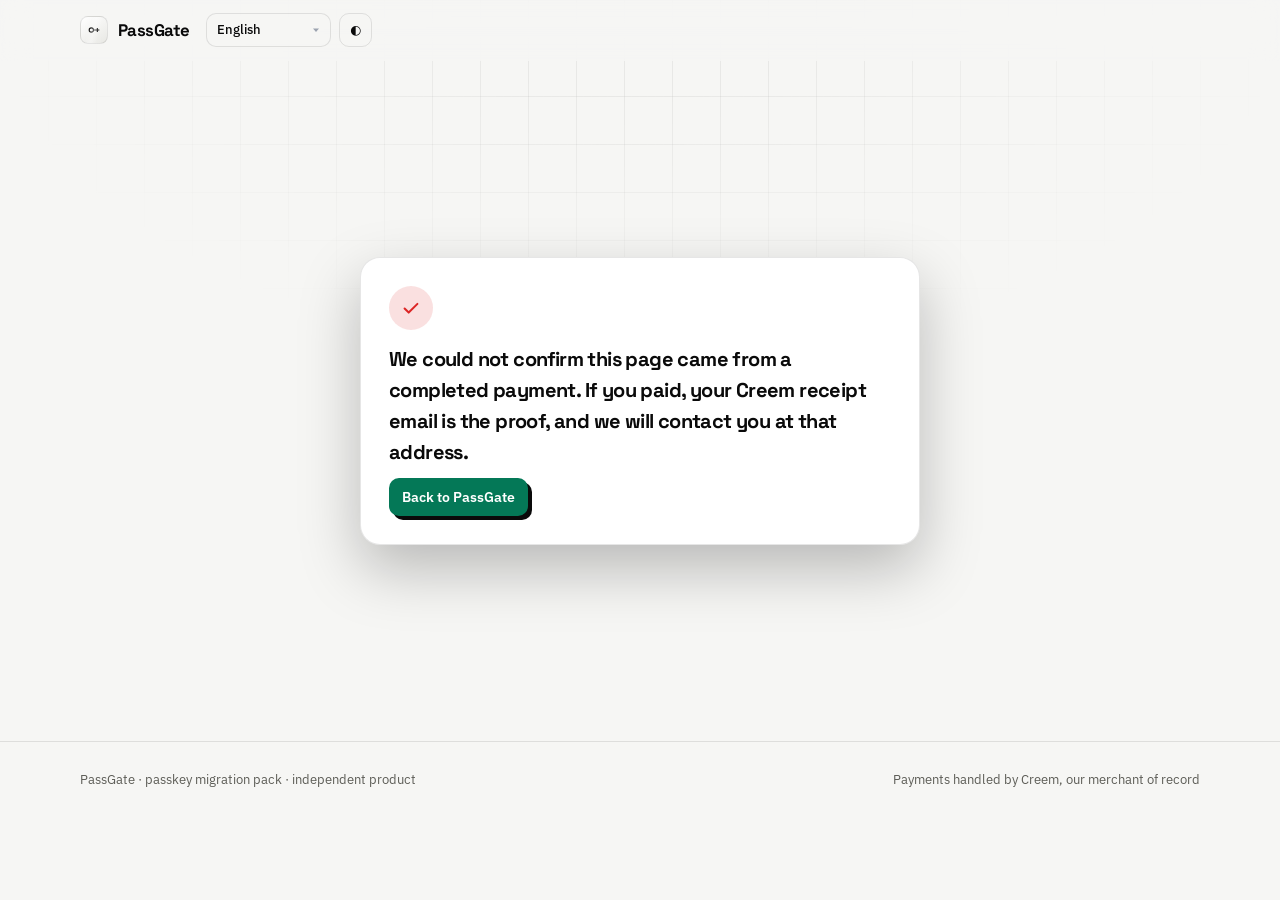
==== success.html @ b313c104 "feat: server-side interest form (D1, validation, rate limit, anti-bot), Creem checkout/webhook/succe" ====
<!doctype html>
<html lang="en" data-theme="dark">
<head>
<meta charset="utf-8">
<meta name="viewport" content="width=device-width,initial-scale=1">
<meta name="color-scheme" content="dark light">
<meta name="robots" content="noindex, nofollow">
<meta name="referrer" content="no-referrer">
<title data-i18n-title="ok.title">Payment received · PassGate</title>
<link rel="icon" href="data:image/svg+xml,%3Csvg xmlns='http://www.w3.org/2000/svg' viewBox='0 0 32 32'%3E%3Crect width='32' height='32' rx='8' fill='%2307080a'/%3E%3Ccircle cx='12' cy='16' r='4' fill='none' stroke='%2334d399' stroke-width='2'/%3E%3Cpath d='M16 16h10m-3-3v6' fill='none' stroke='%2334d399' stroke-width='2'/%3E%3C/svg%3E">
<link rel="preload" href="/fonts/SpaceGrotesk-latin-ecea81.woff2" as="font" type="font/woff2" crossorigin>
<link rel="preload" href="/fonts/IBMPlexSans-latin-a68a20.woff2" as="font" type="font/woff2" crossorigin>
<link rel="stylesheet" href="/styles.css?v=__V__">
<script>
(function(){var d=document.documentElement,S=["zh-CN","zh-TW","en","ja","ko","ms","vi","fr","es","de"],l=null,i;
try{var t=localStorage.getItem("passgate-theme");d.dataset.theme=t||(matchMedia("(prefers-color-scheme: light)").matches?"light":"dark")}catch(e){}
l=(location.pathname.match(/^\/success\/([A-Za-z-]{2,5})/)||[])[1]||null;if(S.indexOf(l)<0){l=null;try{l=localStorage.getItem("passgate-lang")}catch(e){}}if(S.indexOf(l)<0){l=null;try{l=localStorage.getItem("passgate-lang")}catch(e){}if(S.indexOf(l)<0)l=null}
if(!l){var n=(navigator.languages||[]).concat(navigator.language||"");for(i=0;i<n.length&&!l;i++){var x=String(n[i]).toLowerCase(),b=x.split("-")[0];
if(b==="zh")l=/hant|tw|hk|mo/.test(x)?"zh-TW":"zh-CN";else if(S.indexOf(b)>=0)l=b}}
if(!l){var z="";try{z=Intl.DateTimeFormat().resolvedOptions().timeZone||""}catch(e){}
var R=[[/Taipei|Hong_Kong|Macau/,"zh-TW"],[/Shanghai|Chongqing|Harbin|Urumqi/,"zh-CN"],[/Tokyo/,"ja"],[/Seoul/,"ko"],[/Kuala_Lumpur|Kuching/,"ms"],[/Ho_Chi_Minh|Saigon/,"vi"],[/Paris/,"fr"],[/Madrid|Mexico_City|Bogota|Buenos_Aires|Lima|Santiago/,"es"],[/Berlin|Vienna|Zurich/,"de"]];
for(i=0;i<R.length&&!l;i++)if(R[i][0].test(z))l=R[i][1]}
l=l||"en";window.__pgLang=l;d.lang=l;
if(l!=="en"){d.classList.add("i18n-wait");setTimeout(function(){d.classList.remove("i18n-wait")},1500);
var p=document.createElement("link");p.rel="preload";p.as="fetch";p.crossOrigin="anonymous";p.href="/i18n/"+l+".json?v=__V__";document.head.appendChild(p)}})();
</script>
<script defer src="https://static.cloudflareinsights.com/beacon.min.js" data-cf-beacon='{"token":"c199a50511f14c24aec30ae51fb80273"}'></script><script defer src="https://stats.incidental.site/events.js" data-site="passgate"></script>
</head>
<body>
<a class="skip" href="#main" data-i18n="skip">Skip to content</a>
<header class="nav">
  <div class="wrap nav-inner">
    <a class="brand" href="/">
      <span class="brand-mark" aria-hidden="true"><svg viewBox="0 0 24 24" fill="none" stroke="currentColor" stroke-width="1.7"><circle cx="8" cy="12" r="3.2"/><path d="M11 12h9m-3-3v6"/></svg></span>
      <span data-i18n="brand">PassGate</span>
    </a>
    <div class="nav-tools">
      <label class="visually-hidden" for="lang-select" data-i18n="lang.label">Language</label>
      <select id="lang-select" class="chip" aria-label="Language"></select>
      <button type="button" class="chip" id="theme-toggle" data-i18n-aria="theme.toggle" aria-label="Theme">◐</button>
    </div>
  </div>
</header>
<main id="main" class="wrap ok-wrap">
  <section class="ok-card" data-ok data-state="pending" aria-live="polite">
    <span class="ok-mark" aria-hidden="true"><svg width="22" height="22" viewBox="0 0 24 24" fill="none" stroke="currentColor" stroke-width="2.2" stroke-linecap="round" stroke-linejoin="round"><path d="M5 12.5l4.5 4.5L19 7.5"/></svg></span>
    <h1 data-ok-title data-i18n="ok.pending">Confirming your payment…</h1>
    <p data-ok-body hidden data-i18n="ok.body">Thank you. Creem, our merchant of record, is emailing your receipt now.</p>
    <dl class="ok-meta" data-ok-meta hidden>
      <dt data-i18n="ok.plan">Plan</dt><dd data-ok-plan></dd>
      <dt data-i18n="ok.ref">Reference</dt><dd data-ok-ref></dd>
    </dl>
    <p class="ok-test" data-ok-test hidden data-i18n="ok.test">Test mode: this was a sandbox payment. No real money moved.</p>
    <a class="btn btn-primary" href="/" data-i18n="ok.back">Back to PassGate</a>
  </section>
</main>
<footer class="footer">
  <div class="wrap footer-inner">
    <span data-i18n="footer.tag">PassGate · passkey migration pack · independent product</span>
    <span data-i18n="live.footer">Payments handled by Creem, our merchant of record</span>
  </div>
</footer>
<script src="/app.js?v=__V__" defer></script>
</body>
</html>
---- styles.css ----
/* vietnamese */
@font-face {
  font-family: 'IBM Plex Mono';
  font-style: normal;
  font-weight: 400;
  font-display: swap;
  src: url(/fonts/IBMPlexMono-vietnamese-d41ec0.woff2) format('woff2');
  unicode-range: U+0102-0103, U+0110-0111, U+0128-0129, U+0168-0169, U+01A0-01A1, U+01AF-01B0, U+0300-0301, U+0303-0304, U+0308-0309, U+0323, U+0329, U+1EA0-1EF9, U+20AB;
}
/* latin-ext */
@font-face {
  font-family: 'IBM Plex Mono';
  font-style: normal;
  font-weight: 400;
  font-display: swap;
  src: url(/fonts/IBMPlexMono-latin-ext-7f25d9.woff2) format('woff2');
  unicode-range: U+0100-02BA, U+02BD-02C5, U+02C7-02CC, U+02CE-02D7, U+02DD-02FF, U+0304, U+0308, U+0329, U+1D00-1DBF, U+1E00-1E9F, U+1EF2-1EFF, U+2020, U+20A0-20AB, U+20AD-20C4, U+2113, U+2C60-2C7F, U+A720-A7FF;
}
/* latin */
@font-face {
  font-family: 'IBM Plex Mono';
  font-style: normal;
  font-weight: 400;
  font-display: swap;
  src: url(/fonts/IBMPlexMono-latin-d196e8.woff2) format('woff2');
  unicode-range: U+0000-00FF, U+0131, U+0152-0153, U+02BB-02BC, U+02C6, U+02DA, U+02DC, U+0304, U+0308, U+0329, U+2000-206F, U+20AC, U+2122, U+2191, U+2193, U+2212, U+2215, U+FEFF, U+FFFD;
}
/* vietnamese */
@font-face {
  font-family: 'IBM Plex Mono';
  font-style: normal;
  font-weight: 500;
  font-display: swap;
  src: url(/fonts/IBMPlexMono-vietnamese-0bd1c2.woff2) format('woff2');
  unicode-range: U+0102-0103, U+0110-0111, U+0128-0129, U+0168-0169, U+01A0-01A1, U+01AF-01B0, U+0300-0301, U+0303-0304, U+0308-0309, U+0323, U+0329, U+1EA0-1EF9, U+20AB;
}
/* latin-ext */
@font-face {
  font-family: 'IBM Plex Mono';
  font-style: normal;
  font-weight: 500;
  font-display: swap;
  src: url(/fonts/IBMPlexMono-latin-ext-b42080.woff2) format('woff2');
  unicode-range: U+0100-02BA, U+02BD-02C5, U+02C7-02CC, U+02CE-02D7, U+02DD-02FF, U+0304, U+0308, U+0329, U+1D00-1DBF, U+1E00-1E9F, U+1EF2-1EFF, U+2020, U+20A0-20AB, U+20AD-20C4, U+2113, U+2C60-2C7F, U+A720-A7FF;
}
/* latin */
@font-face {
  font-family: 'IBM Plex Mono';
  font-style: normal;
  font-weight: 500;
  font-display: swap;
  src: url(/fonts/IBMPlexMono-latin-a7544c.woff2) format('woff2');
  unicode-range: U+0000-00FF, U+0131, U+0152-0153, U+02BB-02BC, U+02C6, U+02DA, U+02DC, U+0304, U+0308, U+0329, U+2000-206F, U+20AC, U+2122, U+2191, U+2193, U+2212, U+2215, U+FEFF, U+FFFD;
}
/* vietnamese */
@font-face {
  font-family: 'IBM Plex Sans';
  font-style: normal;
  font-weight: 400;
  font-stretch: 100%;
  font-display: swap;
  src: url(/fonts/IBMPlexSans-vietnamese-c83384.woff2) format('woff2');
  unicode-range: U+0102-0103, U+0110-0111, U+0128-0129, U+0168-0169, U+01A0-01A1, U+01AF-01B0, U+0300-0301, U+0303-0304, U+0308-0309, U+0323, U+0329, U+1EA0-1EF9, U+20AB;
}
/* latin-ext */
@font-face {
  font-family: 'IBM Plex Sans';
  font-style: normal;
  font-weight: 400;
  font-stretch: 100%;
  font-display: swap;
  src: url(/fonts/IBMPlexSans-latin-ext-71c30c.woff2) format('woff2');
  unicode-range: U+0100-02BA, U+02BD-02C5, U+02C7-02CC, U+02CE-02D7, U+02DD-02FF, U+0304, U+0308, U+0329, U+1D00-1DBF, U+1E00-1E9F, U+1EF2-1EFF, U+2020, U+20A0-20AB, U+20AD-20C4, U+2113, U+2C60-2C7F, U+A720-A7FF;
}
/* latin */
@font-face {
  font-family: 'IBM Plex Sans';
  font-style: normal;
  font-weight: 400;
  font-stretch: 100%;
  font-display: swap;
  src: url(/fonts/IBMPlexSans-latin-a68a20.woff2) format('woff2');
  unicode-range: U+0000-00FF, U+0131, U+0152-0153, U+02BB-02BC, U+02C6, U+02DA, U+02DC, U+0304, U+0308, U+0329, U+2000-206F, U+20AC, U+2122, U+2191, U+2193, U+2212, U+2215, U+FEFF, U+FFFD;
}
/* vietnamese */
@font-face {
  font-family: 'IBM Plex Sans';
  font-style: normal;
  font-weight: 500;
  font-stretch: 100%;
  font-display: swap;
  src: url(/fonts/IBMPlexSans-vietnamese-c83384.woff2) format('woff2');
  unicode-range: U+0102-0103, U+0110-0111, U+0128-0129, U+0168-0169, U+01A0-01A1, U+01AF-01B0, U+0300-0301, U+0303-0304, U+0308-0309, U+0323, U+0329, U+1EA0-1EF9, U+20AB;
}
/* latin-ext */
@font-face {
  font-family: 'IBM Plex Sans';
  font-style: normal;
  font-weight: 500;
  font-stretch: 100%;
  font-display: swap;
  src: url(/fonts/IBMPlexSans-latin-ext-71c30c.woff2) format('woff2');
  unicode-range: U+0100-02BA, U+02BD-02C5, U+02C7-02CC, U+02CE-02D7, U+02DD-02FF, U+0304, U+0308, U+0329, U+1D00-1DBF, U+1E00-1E9F, U+1EF2-1EFF, U+2020, U+20A0-20AB, U+20AD-20C4, U+2113, U+2C60-2C7F, U+A720-A7FF;
}
/* latin */
@font-face {
  font-family: 'IBM Plex Sans';
  font-style: normal;
  font-weight: 500;
  font-stretch: 100%;
  font-display: swap;
  src: url(/fonts/IBMPlexSans-latin-a68a20.woff2) format('woff2');
  unicode-range: U+0000-00FF, U+0131, U+0152-0153, U+02BB-02BC, U+02C6, U+02DA, U+02DC, U+0304, U+0308, U+0329, U+2000-206F, U+20AC, U+2122, U+2191, U+2193, U+2212, U+2215, U+FEFF, U+FFFD;
}
/* vietnamese */
@font-face {
  font-family: 'IBM Plex Sans';
  font-style: normal;
  font-weight: 600;
  font-stretch: 100%;
  font-display: swap;
  src: url(/fonts/IBMPlexSans-vietnamese-c83384.woff2) format('woff2');
  unicode-range: U+0102-0103, U+0110-0111, U+0128-0129, U+0168-0169, U+01A0-01A1, U+01AF-01B0, U+0300-0301, U+0303-0304, U+0308-0309, U+0323, U+0329, U+1EA0-1EF9, U+20AB;
}
/* latin-ext */
@font-face {
  font-family: 'IBM Plex Sans';
  font-style: normal;
  font-weight: 600;
  font-stretch: 100%;
  font-display: swap;
  src: url(/fonts/IBMPlexSans-latin-ext-71c30c.woff2) format('woff2');
  unicode-range: U+0100-02BA, U+02BD-02C5, U+02C7-02CC, U+02CE-02D7, U+02DD-02FF, U+0304, U+0308, U+0329, U+1D00-1DBF, U+1E00-1E9F, U+1EF2-1EFF, U+2020, U+20A0-20AB, U+20AD-20C4, U+2113, U+2C60-2C7F, U+A720-A7FF;
}
/* latin */
@font-face {
  font-family: 'IBM Plex Sans';
  font-style: normal;
  font-weight: 600;
  font-stretch: 100%;
  font-display: swap;
  src: url(/fonts/IBMPlexSans-latin-a68a20.woff2) format('woff2');
  unicode-range: U+0000-00FF, U+0131, U+0152-0153, U+02BB-02BC, U+02C6, U+02DA, U+02DC, U+0304, U+0308, U+0329, U+2000-206F, U+20AC, U+2122, U+2191, U+2193, U+2212, U+2215, U+FEFF, U+FFFD;
}
/* vietnamese */
@font-face {
  font-family: 'Space Grotesk';
  font-style: normal;
  font-weight: 500;
  font-display: swap;
  src: url(/fonts/SpaceGrotesk-vietnamese-7c5c58.woff2) format('woff2');
  unicode-range: U+0102-0103, U+0110-0111, U+0128-0129, U+0168-0169, U+01A0-01A1, U+01AF-01B0, U+0300-0301, U+0303-0304, U+0308-0309, U+0323, U+0329, U+1EA0-1EF9, U+20AB;
}
/* latin-ext */
@font-face {
  font-family: 'Space Grotesk';
  font-style: normal;
  font-weight: 500;
  font-display: swap;
  src: url(/fonts/SpaceGrotesk-latin-ext-611be2.woff2) format('woff2');
  unicode-range: U+0100-02BA, U+02BD-02C5, U+02C7-02CC, U+02CE-02D7, U+02DD-02FF, U+0304, U+0308, U+0329, U+1D00-1DBF, U+1E00-1E9F, U+1EF2-1EFF, U+2020, U+20A0-20AB, U+20AD-20C4, U+2113, U+2C60-2C7F, U+A720-A7FF;
}
/* latin */
@font-face {
  font-family: 'Space Grotesk';
  font-style: normal;
  font-weight: 500;
  font-display: swap;
  src: url(/fonts/SpaceGrotesk-latin-ecea81.woff2) format('woff2');
  unicode-range: U+0000-00FF, U+0131, U+0152-0153, U+02BB-02BC, U+02C6, U+02DA, U+02DC, U+0304, U+0308, U+0329, U+2000-206F, U+20AC, U+2122, U+2191, U+2193, U+2212, U+2215, U+FEFF, U+FFFD;
}
/* vietnamese */
@font-face {
  font-family: 'Space Grotesk';
  font-style: normal;
  font-weight: 600;
  font-display: swap;
  src: url(/fonts/SpaceGrotesk-vietnamese-7c5c58.woff2) format('woff2');
  unicode-range: U+0102-0103, U+0110-0111, U+0128-0129, U+0168-0169, U+01A0-01A1, U+01AF-01B0, U+0300-0301, U+0303-0304, U+0308-0309, U+0323, U+0329, U+1EA0-1EF9, U+20AB;
}
/* latin-ext */
@font-face {
  font-family: 'Space Grotesk';
  font-style: normal;
  font-weight: 600;
  font-display: swap;
  src: url(/fonts/SpaceGrotesk-latin-ext-611be2.woff2) format('woff2');
  unicode-range: U+0100-02BA, U+02BD-02C5, U+02C7-02CC, U+02CE-02D7, U+02DD-02FF, U+0304, U+0308, U+0329, U+1D00-1DBF, U+1E00-1E9F, U+1EF2-1EFF, U+2020, U+20A0-20AB, U+20AD-20C4, U+2113, U+2C60-2C7F, U+A720-A7FF;
}
/* latin */
@font-face {
  font-family: 'Space Grotesk';
  font-style: normal;
  font-weight: 600;
  font-display: swap;
  src: url(/fonts/SpaceGrotesk-latin-ecea81.woff2) format('woff2');
  unicode-range: U+0000-00FF, U+0131, U+0152-0153, U+02BB-02BC, U+02C6, U+02DA, U+02DC, U+0304, U+0308, U+0329, U+2000-206F, U+20AC, U+2122, U+2191, U+2193, U+2212, U+2215, U+FEFF, U+FFFD;
}
/* vietnamese */
@font-face {
  font-family: 'Space Grotesk';
  font-style: normal;
  font-weight: 700;
  font-display: swap;
  src: url(/fonts/SpaceGrotesk-vietnamese-7c5c58.woff2) format('woff2');
  unicode-range: U+0102-0103, U+0110-0111, U+0128-0129, U+0168-0169, U+01A0-01A1, U+01AF-01B0, U+0300-0301, U+0303-0304, U+0308-0309, U+0323, U+0329, U+1EA0-1EF9, U+20AB;
}
/* latin-ext */
@font-face {
  font-family: 'Space Grotesk';
  font-style: normal;
  font-weight: 700;
  font-display: swap;
  src: url(/fonts/SpaceGrotesk-latin-ext-611be2.woff2) format('woff2');
  unicode-range: U+0100-02BA, U+02BD-02C5, U+02C7-02CC, U+02CE-02D7, U+02DD-02FF, U+0304, U+0308, U+0329, U+1D00-1DBF, U+1E00-1E9F, U+1EF2-1EFF, U+2020, U+20A0-20AB, U+20AD-20C4, U+2113, U+2C60-2C7F, U+A720-A7FF;
}
/* latin */
@font-face {
  font-family: 'Space Grotesk';
  font-style: normal;
  font-weight: 700;
  font-display: swap;
  src: url(/fonts/SpaceGrotesk-latin-ecea81.woff2) format('woff2');
  unicode-range: U+0000-00FF, U+0131, U+0152-0153, U+02BB-02BC, U+02C6, U+02DA, U+02DC, U+0304, U+0308, U+0329, U+2000-206F, U+20AC, U+2122, U+2191, U+2193, U+2212, U+2215, U+FEFF, U+FFFD;
}

:root {
  --bg: #07080a;
  --surface: #101218;
  --mat: #161922;
  --ink: #f4f4f5;
  --muted: #b4bcc8;
  --line: rgba(244, 244, 245, 0.1);
  --accent: #34d399;
  --accent-dim: color-mix(in oklab, #34d399 18%, transparent);
  --accent-ink: #052e1c;
  --chrome: #c7cdd8;
  --danger: #f87171;
  --hard: color-mix(in oklab, var(--ink) 88%, transparent);
  --radius-sm: 6px;
  --radius: 10px;
  --radius-lg: 14px;
  --radius-xl: 20px;
  --font-display: "Space Grotesk", "IBM Plex Sans", system-ui, sans-serif;
  --font-ui: "IBM Plex Sans", system-ui, sans-serif;
  --font-mono: "IBM Plex Mono", ui-monospace, monospace;
  --max: 1120px;
  --gutter: clamp(20px, 4vw, 40px);
  color-scheme: dark;
}
html[data-theme="light"] {
  --bg: #f6f6f4;
  --surface: #ffffff;
  --mat: #ececea;
  --ink: #0a0a0a;
  --muted: #5c5c56;
  --line: rgba(10, 10, 10, 0.1);
  --accent: #047857;
  --accent-dim: color-mix(in oklab, #059669 14%, transparent);
  --accent-ink: #ffffff;
  --chrome: #6b7280;
  --danger: #dc2626;
  --hard: #0a0a0a;
  color-scheme: light;
}
*, *::before, *::after { box-sizing: border-box; }
html { scroll-behavior: smooth; }
body {
  margin: 0;
  font-family: var(--font-ui);
  font-size: 15px;
  line-height: 1.55;
  color: var(--ink);
  background: var(--bg);
  -webkit-font-smoothing: antialiased;
}
body::before {
  content: "";
  position: fixed;
  inset: 0;
  pointer-events: none;
  z-index: -1;
  background-image:
    linear-gradient(var(--line) 1px, transparent 1px),
    linear-gradient(90deg, var(--line) 1px, transparent 1px);
  background-size: 48px 48px;
  mask-image: radial-gradient(ellipse 70% 55% at 50% 0%, #000 20%, transparent 75%);
  opacity: 0.55;
}
a { color: inherit; }
img { max-width: 100%; display: block; }
button, input, select, textarea { font: inherit; color: inherit; }
:focus-visible { outline: 2px solid var(--accent); outline-offset: 3px; }
.skip {
  position: absolute; left: -999px; top: 0;
}
.skip:focus { left: var(--gutter); top: 8px; z-index: 100; background: var(--surface); padding: 8px 12px; border-radius: var(--radius-sm); }

.wrap { width: min(var(--max), 100% - 2 * var(--gutter)); margin-inline: auto; }
.section { padding: clamp(48px, 8vw, 88px) 0; }
.section-head { margin-bottom: 28px; max-width: 40rem; }
.section-head h2 {
  font-family: var(--font-display);
  font-size: clamp(1.6rem, 2.4vw, 2.1rem);
  font-weight: 650;
  letter-spacing: -0.03em;
  margin: 0 0 8px;
  line-height: 1.15;
}
.section-head p { margin: 0; color: var(--muted); }

/* Nav */
.nav {
  position: sticky; top: 0; z-index: 40;
  backdrop-filter: blur(14px);
  background: color-mix(in oklab, var(--bg) 82%, transparent);
  border-bottom: 1px solid transparent;
  transition: border-color .2s;
}
.nav.scrolled { border-bottom-color: var(--line); }
.nav-inner {
  display: flex; align-items: center; gap: 16px;
  height: 60px;
}
.brand {
  display: inline-flex; align-items: center; gap: 10px;
  text-decoration: none; font-family: var(--font-display); font-weight: 700;
  letter-spacing: -0.03em; font-size: 1.05rem;
}
.brand-mark {
  width: 28px; height: 28px; border-radius: 8px;
  background: linear-gradient(145deg, #1a1f2a, #0b0d12);
  border: 1px solid var(--line);
  display: grid; place-items: center; position: relative; overflow: hidden;
}
html[data-theme="light"] .brand-mark { background: linear-gradient(145deg, #fff, #e8e8e4); }
.brand-mark svg { width: 16px; height: 16px; }
.brand-mark::after {
  content: ""; position: absolute; inset: -40%;
  background: linear-gradient(105deg, transparent 40%, rgba(255,255,255,.35) 50%, transparent 60%);
  animation: sweep 7s ease-in-out infinite;
}
@keyframes sweep {
  0%, 55% { transform: translateX(-30%) rotate(12deg); opacity: 0; }
  70% { opacity: 1; }
  85%, 100% { transform: translateX(30%) rotate(12deg); opacity: 0; }
}
.nav-links { display: flex; gap: 4px; margin-left: 12px; flex: 1; }
.nav-links a {
  text-decoration: none; color: var(--muted); font-size: 13.5px;
  padding: 8px 10px; border-radius: var(--radius-sm);
}
.nav-links a:hover { color: var(--ink); background: var(--mat); }
.nav-tools { display: flex; align-items: center; gap: 8px; }
.chip, .btn {
  display: inline-flex; align-items: center; justify-content: center; gap: 8px;
  border-radius: var(--radius); border: 1px solid var(--line);
  background: var(--surface); color: var(--ink); text-decoration: none;
  cursor: pointer; padding: 8px 12px; font-size: 13.5px; font-weight: 500;
  transition: transform .15s ease, background .15s, border-color .15s, box-shadow .15s;
}
.chip { padding: 6px 10px; font-size: 12.5px; background: transparent; }
.chip:hover, .btn:hover { background: var(--mat); }
.btn-primary {
  background: var(--accent); color: var(--accent-ink); border-color: transparent;
  font-weight: 650; box-shadow: 4px 4px 0 var(--hard);
}
.btn-primary:hover { transform: translate(-1px, -1px); box-shadow: 5px 5px 0 var(--hard); background: var(--accent); }
.btn-primary:active { transform: translate(2px, 2px); box-shadow: 2px 2px 0 var(--hard); }
.btn-ghost { background: transparent; }
.btn-lg { padding: 12px 18px; font-size: 14.5px; }
select.chip { appearance: none; padding-right: 22px;
  background-image: url("data:image/svg+xml,%3Csvg xmlns='http://www.w3.org/2000/svg' width='12' height='12' fill='%239ca3af'%3E%3Cpath d='M3 4.5 6 8l3-3.5'/%3E%3C/svg%3E");
  background-repeat: no-repeat; background-position: right 8px center;
}

/* Hero */
.hero { padding: clamp(40px, 7vw, 72px) 0 24px; }
.hero-grid {
  display: grid; grid-template-columns: 1.15fr 0.95fr; gap: clamp(28px, 5vw, 56px);
  align-items: center;
}
.eyebrow {
  display: inline-flex; align-items: center; gap: 8px;
  font-size: 12.5px; color: var(--muted);
  border: 1px solid var(--line); background: var(--surface);
  padding: 6px 10px; border-radius: 999px; margin-bottom: 18px;
}
.eyebrow i {
  width: 7px; height: 7px; border-radius: 50%; background: var(--accent);
  box-shadow: 0 0 0 4px var(--accent-dim);
}
.hero h1 {
  font-family: var(--font-display);
  font-size: clamp(2.2rem, 4.6vw, 3.35rem);
  line-height: 1.05; letter-spacing: -0.045em; font-weight: 700;
  margin: 0 0 16px; max-width: 14ch;
}
.hero-lede { color: var(--muted); font-size: 1.05rem; margin: 0 0 24px; max-width: 38rem; }
.hero-ctas { display: flex; flex-wrap: wrap; gap: 12px; margin-bottom: 12px; }
.hero-note { font-size: 12.5px; color: var(--muted); margin: 0; }

.specimen {
  position: relative;
  background: var(--surface);
  border: 1px solid var(--line);
  border-radius: var(--radius-xl);
  padding: 22px;
  box-shadow: 0 24px 60px rgba(0,0,0,.35);
  overflow: hidden;
}
.specimen::before {
  content: ""; position: absolute; inset: 0; pointer-events: none;
  background: radial-gradient(420px 220px at var(--mx, 70%) var(--my, 20%), var(--accent-dim), transparent 60%);
  opacity: .9;
}
.specimen-top {
  display: flex; justify-content: space-between; align-items: start; gap: 12px;
  margin-bottom: 18px; position: relative;
}
.specimen-top h3 { margin: 0; font-family: var(--font-display); font-size: 1.1rem; letter-spacing: -0.02em; }
.specimen-top p { margin: 4px 0 0; font-size: 12px; color: var(--muted); }
.key-orb {
  width: 48px; height: 48px; border-radius: 14px;
  background: linear-gradient(145deg, #2a3140, #0c0e14);
  border: 1px solid var(--line);
  display: grid; place-items: center; position: relative; overflow: hidden;
  flex-shrink: 0;
}
html[data-theme="light"] .key-orb { background: linear-gradient(145deg, #fff, #ddd); }
.key-orb svg { width: 22px; height: 22px; color: var(--chrome); }
.key-orb::after {
  content: ""; position: absolute; inset: -50%;
  background: linear-gradient(110deg, transparent 42%, rgba(255,255,255,.4) 50%, transparent 58%);
  animation: sweep 6.5s ease-in-out infinite;
}
.field {
  position: relative; margin-bottom: 12px;
}
.field label { display: block; font-size: 12px; color: var(--muted); margin-bottom: 6px; }
.field .fake-input {
  border: 1px solid var(--line); background: var(--mat);
  border-radius: var(--radius); padding: 12px 14px; font-size: 14px;
}
.specimen .btn-primary { width: 100%; margin-top: 4px; }
.specimen-or {
  text-align: center; color: var(--muted); font-size: 12px; margin: 14px 0;
  position: relative;
}
.specimen-meta {
  font-family: var(--font-mono); font-size: 11.5px; color: var(--muted);
  border-top: 1px solid var(--line); padding-top: 12px; margin-top: 4px;
}

/* Why */
.why-grid {
  display: grid; grid-template-columns: repeat(3, 1fr); gap: 14px;
}
.why-card {
  background: var(--surface); border: 1px solid var(--line);
  border-radius: var(--radius-lg); padding: 20px 18px;
}
.why-card .idx {
  font-family: var(--font-mono); font-size: 11px; color: var(--accent); margin-bottom: 10px;
}
.why-card h3 {
  font-family: var(--font-display); font-size: 1.05rem; margin: 0 0 8px;
  letter-spacing: -0.02em; font-weight: 650;
}
.why-card p { margin: 0; color: var(--muted); font-size: 14px; }

/* Demo */
.demo-frame {
  border: 1px solid var(--line); border-radius: var(--radius-xl);
  overflow: hidden; background: var(--surface);
  box-shadow: 0 20px 50px rgba(0,0,0,.25);
}
.demo-chrome {
  display: flex; align-items: center; gap: 8px;
  padding: 10px 14px; border-bottom: 1px solid var(--line); background: var(--mat);
}
.demo-dots { display: flex; gap: 6px; }
.demo-dots span { width: 9px; height: 9px; border-radius: 50%; background: var(--line); }
.demo-url {
  flex: 1; font-family: var(--font-mono); font-size: 11.5px; color: var(--muted);
  background: var(--bg); border-radius: 999px; padding: 4px 12px; text-align: center;
}
.demo-stage {
  min-height: 240px; display: grid; place-items: center; text-align: center;
  padding: 40px 24px; position: relative;
  background:
    radial-gradient(circle at 50% 40%, var(--accent-dim), transparent 55%),
    var(--surface);
}
.demo-stage .badge {
  display: inline-flex; gap: 8px; align-items: center;
  border: 1px solid var(--line); background: var(--bg);
  padding: 8px 12px; border-radius: 999px; font-size: 13px; margin-bottom: 14px;
}
.pulse {
  width: 10px; height: 10px; border-radius: 50%; background: var(--accent);
  animation: pulse 1.6s ease-in-out infinite;
}
@keyframes pulse {
  0%, 100% { box-shadow: 0 0 0 0 var(--accent-dim); }
  50% { box-shadow: 0 0 0 8px transparent; }
}
.demo-stage h3 { margin: 0 0 8px; font-family: var(--font-display); font-size: 1.35rem; letter-spacing: -0.03em; }
.demo-stage p { margin: 0; color: var(--muted); font-family: var(--font-mono); font-size: 12px; }

/* Scope */
.scope-grid { display: grid; grid-template-columns: 1fr 1fr; gap: 14px; }
.scope-panel {
  border: 1px solid var(--line); border-radius: var(--radius-lg);
  background: var(--surface); padding: 22px;
}
.scope-panel h3 {
  margin: 0 0 14px; font-family: var(--font-display); letter-spacing: -0.02em;
  display: flex; align-items: center; gap: 8px;
}
.scope-panel.in h3::before { content: ""; width: 8px; height: 8px; border-radius: 50%; background: var(--accent); }
.scope-panel.out h3::before { content: ""; width: 8px; height: 8px; border-radius: 50%; background: var(--danger); }
.scope-panel ul { margin: 0; padding: 0; list-style: none; display: grid; gap: 10px; }
.scope-panel li {
  padding-left: 18px; position: relative; color: var(--muted); font-size: 14px;
}
.scope-panel.in li::before { content: "+"; position: absolute; left: 0; color: var(--accent); font-weight: 700; }
.scope-panel.out li::before { content: "–"; position: absolute; left: 0; color: var(--danger); font-weight: 700; }

/* Pricing */
.price-grid {
  display: grid; grid-template-columns: repeat(3, 1fr); gap: 14px; align-items: stretch;
}
.price-card {
  position: relative;
  background: var(--surface); border: 1px solid var(--line);
  border-radius: var(--radius-lg); padding: 22px; display: flex; flex-direction: column;
}
.price-card.featured {
  border-color: color-mix(in oklab, var(--accent) 55%, var(--line));
  box-shadow: 0 0 0 1px color-mix(in oklab, var(--accent) 25%, transparent), 0 20px 50px rgba(0,0,0,.2);
}
.price-card.featured::before {
  content: ""; position: absolute; inset: -1px; border-radius: inherit; padding: 1px;
  background: linear-gradient(120deg, transparent, var(--accent), transparent 40%, transparent 60%, var(--accent), transparent);
  background-size: 220% 100%;
  -webkit-mask: linear-gradient(#000 0 0) content-box, linear-gradient(#000 0 0);
  mask: linear-gradient(#000 0 0) content-box, linear-gradient(#000 0 0);
  -webkit-mask-composite: xor; mask-composite: exclude;
  animation: beam 4.5s linear infinite;
  pointer-events: none;
}
@keyframes beam { to { background-position: 220% 0; } }
.price-badge {
  position: absolute; top: 14px; right: 14px;
  font-size: 11px; font-weight: 600; color: var(--accent-ink);
  background: var(--accent); padding: 4px 8px; border-radius: 999px;
}
.price-card h3 { margin: 0 0 4px; font-family: var(--font-display); font-size: 1.05rem; }
.price-card .price {
  font-family: var(--font-display); font-size: 2.2rem; font-weight: 700;
  letter-spacing: -0.04em; margin: 8px 0;
}
.price-card .desc { color: var(--muted); font-size: 13.5px; margin: 0 0 16px; min-height: 2.6em; }
.price-card ul { list-style: none; margin: 0 0 20px; padding: 0; display: grid; gap: 8px; flex: 1; }
.price-card li { font-size: 13.5px; color: var(--muted); padding-left: 16px; position: relative; }
.price-card li::before { content: ""; position: absolute; left: 0; top: .55em; width: 7px; height: 7px; border-radius: 50%; background: var(--accent); }
.price-card .btn { width: 100%; }
.soon-tag {
  display: block; text-align: center; margin-top: 10px;
  font-size: 11.5px; color: var(--muted); font-family: var(--font-mono);
}

/* Stacks */
.stacks {
  display: flex; flex-wrap: wrap; gap: 8px; margin-bottom: 10px;
}
.stack-pill {
  font-family: var(--font-mono); font-size: 12px;
  border: 1px solid var(--line); background: var(--mat);
  padding: 8px 12px; border-radius: 999px;
}
.stacks-note { color: var(--muted); font-size: 13.5px; margin: 0; }

/* FAQ */
.faq details {
  border: 1px solid var(--line); border-radius: var(--radius-lg);
  background: var(--surface); padding: 0 18px; margin-bottom: 10px;
}
.faq summary {
  cursor: pointer; list-style: none; padding: 16px 0;
  font-family: var(--font-display); font-weight: 600; letter-spacing: -0.02em;
  display: flex; justify-content: space-between; gap: 12px; align-items: center;
}
.faq summary::-webkit-details-marker { display: none; }
.faq summary::after {
  content: "+"; font-family: var(--font-mono); color: var(--muted); font-size: 18px;
  transition: transform .2s;
}
.faq details[open] summary::after { content: "–"; }
.faq details p { margin: 0 0 16px; color: var(--muted); max-width: 52rem; }

/* Disclaimer + final */
.disc {
  border: 1px dashed var(--line); border-radius: var(--radius-lg);
  padding: 20px 22px; background: color-mix(in oklab, var(--mat) 70%, transparent);
}
.disc h3 { margin: 0 0 8px; font-family: var(--font-display); font-size: 1rem; }
.disc p { margin: 0; color: var(--muted); font-size: 13.5px; }
.final {
  display: flex; flex-wrap: wrap; align-items: center; justify-content: space-between;
  gap: 18px; margin-top: 28px;
  padding: 24px; border-radius: var(--radius-xl);
  background: var(--surface); border: 1px solid var(--line);
}
.final h2 { margin: 0 0 6px; font-family: var(--font-display); letter-spacing: -0.03em; font-size: 1.4rem; }
.final p { margin: 0; color: var(--muted); }

.footer {
  border-top: 1px solid var(--line); padding: 28px 0 40px; color: var(--muted); font-size: 13px;
}
.footer-inner { display: flex; flex-wrap: wrap; gap: 12px; justify-content: space-between; }

/* Template page */
.tpl-hero { padding: 48px 0 12px; }
.tpl-hero a.back { color: var(--muted); text-decoration: none; font-size: 13.5px; }
.tpl-hero a.back:hover { color: var(--ink); }
.tpl-hero h1 {
  font-family: var(--font-display); font-size: clamp(2rem, 4vw, 2.8rem);
  letter-spacing: -0.04em; margin: 14px 0 10px; max-width: 16ch;
}
.tpl-grid { display: grid; grid-template-columns: 1.1fr 0.9fr; gap: 18px; margin-top: 28px; }
.tree, .form-card {
  border: 1px solid var(--line); border-radius: var(--radius-lg);
  background: var(--surface); padding: 22px;
}
.tree h2, .form-card h2 {
  margin: 0 0 14px; font-family: var(--font-display); font-size: 1.1rem; letter-spacing: -0.02em;
}
.tree ol { margin: 0; padding: 0; list-style: none; display: grid; gap: 10px; }
.tree li {
  font-family: var(--font-mono); font-size: 12.5px; color: var(--muted);
  padding: 10px 12px; border-radius: var(--radius); background: var(--mat);
  border: 1px solid var(--line); line-height: 1.45;
}
.tree li strong { color: var(--ink); font-weight: 600; }
.form-card label { display: block; font-size: 12.5px; color: var(--muted); margin: 0 0 6px; }
.form-card .field { margin-bottom: 14px; }
.form-card input, .form-card select {
  width: 100%; border: 1px solid var(--line); background: var(--mat);
  border-radius: var(--radius); padding: 11px 12px;
}
.form-card .btn-primary { width: 100%; }
.form-note { margin: 10px 0 0; font-size: 12.5px; color: var(--muted); }
.form-ok {
  display: none; margin-top: 12px; padding: 10px 12px; border-radius: var(--radius);
  background: var(--accent-dim); color: var(--ink); font-size: 13.5px; border: 1px solid color-mix(in oklab, var(--accent) 40%, var(--line));
}
.form-ok.show { display: block; }

/* Modal */
.modal[hidden] { display: none !important; }
.modal {
  position: fixed; inset: 0; z-index: 80;
  display: grid; place-items: center; padding: 20px;
  background: rgba(0,0,0,.55);
}
.modal-card {
  width: min(420px, 100%); background: var(--surface); color: var(--ink);
  border: 1px solid var(--line); border-radius: var(--radius-xl); padding: 22px;
  box-shadow: 0 24px 60px rgba(0,0,0,.45);
}
.modal-card h3 { margin: 0 0 8px; font-family: var(--font-display); letter-spacing: -0.02em; }
.modal-card p { margin: 0 0 18px; color: var(--muted); font-size: 14px; }
.modal-actions { display: flex; flex-wrap: wrap; gap: 8px; }

/* 2026-10-16: server-side interest form, checkout states, success page */
.hp { position: absolute !important; left: -9999px; width: 1px; height: 1px; overflow: hidden; }
.form-err {
  margin: 0 0 12px; padding: 10px 12px; border-radius: var(--radius); font-size: 13.5px; color: var(--ink);
  background: color-mix(in oklab, var(--danger) 14%, transparent); border: 1px solid color-mix(in oklab, var(--danger) 45%, var(--line));
}
.form-err[hidden], .modal-msg[hidden], .ok-meta[hidden], .ok-test[hidden] { display: none; }
.modal-card p.modal-msg { color: var(--ink); padding: 10px 12px; border-radius: var(--radius); background: color-mix(in oklab, var(--danger) 14%, transparent); border: 1px solid color-mix(in oklab, var(--danger) 45%, var(--line)); }
.co-test { margin-top: 4px !important; opacity: .85; }
.btn[aria-busy="true"] { opacity: .75; cursor: progress; }
.ok-wrap { min-height: calc(100vh - 220px); display: grid; place-items: center; padding: 56px 0; }
.ok-card {
  width: min(560px, 100%); background: var(--surface); border: 1px solid var(--line); border-radius: var(--radius-xl);
  padding: 28px; box-shadow: 0 24px 60px rgba(0,0,0,.25);
}
.ok-card h1 { font-family: var(--font-display); letter-spacing: -0.03em; font-size: clamp(1.8rem, 4vw, 2.4rem); margin: 14px 0 10px; }
.ok-card p { color: var(--muted); margin: 0 0 16px; }
.ok-mark { width: 44px; height: 44px; border-radius: 50%; display: grid; place-items: center; background: var(--accent-dim); color: var(--accent); }
.ok-card[data-state="unverified"] .ok-mark { background: color-mix(in oklab, var(--danger) 14%, transparent); color: var(--danger); }
.ok-meta { display: grid; grid-template-columns: auto 1fr; gap: 6px 14px; margin: 0 0 20px; font-size: 13.5px; }
.ok-meta dt { color: var(--muted); }
.ok-meta dd { margin: 0; font-family: var(--font-mono); word-break: break-all; }
.ok-test { font-size: 12.5px; border: 1px dashed var(--line); border-radius: var(--radius); padding: 8px 10px; }

@media (max-width: 900px) {
  .nav-links { display: none; }
  .hero-grid, .why-grid, .scope-grid, .price-grid, .tpl-grid { grid-template-columns: 1fr; }
  .hero h1 { max-width: none; }
  .price-card.featured { order: -1; }
}
@media (prefers-reduced-motion: reduce) {
  *, *::before, *::after {
    animation-duration: 0.01ms !important;
    animation-iteration-count: 1 !important;
    transition-duration: 0.01ms !important;
  }
  html { scroll-behavior: auto; }
}

.visually-hidden{position:absolute!important;width:1px;height:1px;padding:0;margin:-1px;overflow:hidden;clip:rect(0,0,0,0);white-space:nowrap;border:0}

.specimen-title{margin:0;font-family:var(--font-display);font-size:1.1rem;letter-spacing:-0.02em;font-weight:650}
.demo-title{margin:0 0 8px;font-family:var(--font-display);font-size:1.35rem;letter-spacing:-0.03em;font-weight:650}

.disc-title{margin:0 0 8px;font-family:var(--font-display);font-size:1rem;font-weight:650}

/* ---- v2: review fixes ---- */
.mono { font-family: var(--font-mono); }
.link { color: var(--accent); text-decoration: underline; text-underline-offset: 3px; }
.btn-sm { padding: 8px 12px; font-size: 13px; }
.btn-xs { padding: 5px 9px; font-size: 12px; box-shadow: none; }
.chip-sm { padding: 5px 10px; font-size: 12px; height: auto; }
.disc { margin-top: 28px; }
.disc p { max-width: 72ch; line-height: 1.65; }
.fine { font-size: 13px; color: var(--muted); margin: 10px 0 0; max-width: 72ch; }

/* Home: interactive walkthrough */
.demo-body { display: grid; grid-template-columns: 280px 1fr; min-height: 320px; }
.demo-steps { list-style: none; margin: 0; padding: 14px; display: grid; gap: 6px; align-content: start; border-right: 1px solid var(--line); background: color-mix(in oklab, var(--mat) 55%, var(--surface)); }
.demo-steps button {
  width: 100%; display: flex; gap: 12px; align-items: flex-start; text-align: left;
  background: transparent; border: 1px solid transparent; border-radius: var(--radius);
  padding: 12px; cursor: pointer; transition: background .2s, border-color .2s;
}
.demo-steps button:hover { background: var(--surface); }
.demo-steps button[aria-selected="true"] { background: var(--surface); border-color: color-mix(in oklab, var(--accent) 45%, var(--line)); }
.demo-steps .mono { font-size: 12px; color: var(--accent); padding-top: 2px; }
.demo-steps b { display: block; font-family: var(--font-display); font-weight: 600; letter-spacing: -0.01em; }
.demo-steps small { display: block; color: var(--muted); font-size: 12.5px; line-height: 1.45; margin-top: 2px; }
.demo-stage { min-height: 320px; display: grid; place-items: center; padding: 32px 24px; position: relative; text-align: left; }
.ds-panel {
  grid-area: 1 / 1; width: min(360px, 100%); display: grid; gap: 12px;
  opacity: 0; transform: translateY(10px) scale(.98); pointer-events: none; visibility: hidden;
  transition: opacity .35s ease, transform .45s cubic-bezier(.2,.9,.3,1.25), visibility 0s .35s;
}
.ds-panel.is-on { opacity: 1; transform: none; pointer-events: auto; visibility: visible; transition-delay: 0s; }
.ds-title { margin: 0; font-family: var(--font-display); font-size: 1.15rem; font-weight: 600; letter-spacing: -0.02em; }
.ds-fine { margin: 0; color: var(--muted); font-size: 13px; }
.demo-stage .fake-input { border: 1px solid var(--line); background: var(--mat); border-radius: var(--radius); padding: 11px 12px; font-size: 14px; }
.os-sheet { display: grid; gap: 10px; justify-items: center; text-align: center; padding: 22px; border-radius: var(--radius-xl); background: var(--surface); border: 1px solid var(--line); box-shadow: 0 24px 60px rgba(0,0,0,.3); }
.os-sheet .btn { width: 100%; }
.demo-foot { margin: 0; padding: 10px 14px; border-top: 1px solid var(--line); font-size: 12.5px; color: var(--muted); }

/* Mock key list (home + template) */
.mock-keys { display: grid; gap: 8px; padding: 16px; }
.mk-head { display: flex; align-items: center; justify-content: space-between; margin-bottom: 4px; font-family: var(--font-display); }
.mk-row { display: flex; align-items: center; gap: 12px; padding: 10px 12px; border: 1px solid var(--line); border-radius: var(--radius); background: var(--mat); }
.mk-row > div { flex: 1; min-width: 0; }
.mk-row b { display: block; font-size: 13.5px; font-weight: 600; }
.mk-row small { display: block; font-size: 12px; color: var(--muted); }
.mk-dot { width: 8px; height: 8px; border-radius: 50%; background: var(--accent); flex: none; }
.mk-dot.off { background: var(--chrome); }
.mk-act { font-size: 12px; color: var(--danger); font-weight: 600; flex: none; }
.mk-row.muted .mk-act { color: var(--muted); }

/* Template page */
.tpl-head { display: grid; grid-template-columns: 1fr 300px; gap: 28px; align-items: end; }
.tpl-head .hero-lede { margin-bottom: 0; }
.meta-strip { margin: 0; display: grid; gap: 0; border: 1px solid var(--line); border-radius: var(--radius-lg); background: var(--surface); overflow: hidden; }
.meta-strip > div { display: flex; justify-content: space-between; gap: 12px; padding: 10px 14px; border-bottom: 1px solid var(--line); font-size: 13px; }
.meta-strip > div:last-child { border-bottom: 0; }
.meta-strip dt { color: var(--muted); }
.meta-strip dd { margin: 0; text-align: right; }
.tag { font-size: 11px; padding: 2px 7px; border-radius: 999px; border: 1px solid color-mix(in oklab, var(--accent) 45%, var(--line)); color: var(--accent); }

.local-notice {
  margin-top: 26px; display: flex; gap: 14px; align-items: flex-start;
  padding: 16px 18px; border-radius: var(--radius-lg);
  border: 1px solid color-mix(in oklab, var(--accent) 45%, var(--line));
  background: var(--accent-dim);
}
.ln-icon { width: 36px; height: 36px; flex: none; display: grid; place-items: center; border-radius: 10px; background: var(--surface); color: var(--accent); border: 1px solid var(--line); }
.ln-icon svg { width: 18px; height: 18px; }
.local-notice p { margin: 0; font-size: 14.5px; }
.local-notice .ln-title { font-family: var(--font-display); font-weight: 650; font-size: 1.08rem; letter-spacing: -0.02em; margin-bottom: 2px; }

.tpl-layout { display: grid; grid-template-columns: minmax(0, 1fr) 340px; gap: 28px; margin-top: 28px; align-items: start; padding-bottom: 40px; }
.tpl-side { position: sticky; top: 76px; display: grid; gap: 14px; }
.tpl-sec { padding: 8px 0 36px; scroll-margin-top: 80px; }
.tpl-sec h2 { font-family: var(--font-display); font-size: clamp(1.35rem, 2vw, 1.6rem); letter-spacing: -0.03em; margin: 0 0 8px; }
.sec-row { display: flex; align-items: center; justify-content: space-between; gap: 12px; flex-wrap: wrap; }
.sec-tools { display: flex; gap: 6px; }
.sec-lede { color: var(--muted); margin: 0 0 18px; max-width: 68ch; }

.files { display: grid; gap: 10px; }
.file { border: 1px solid var(--line); border-radius: var(--radius-lg); background: var(--surface); transition: border-color .2s; }
.file[open] { border-color: color-mix(in oklab, var(--accent) 35%, var(--line)); }
.file > summary {
  list-style: none; cursor: pointer; display: grid; grid-template-columns: auto auto 1fr auto; gap: 12px; align-items: center;
  padding: 14px 16px;
}
.file > summary::-webkit-details-marker { display: none; }
.file > summary::after { content: "+"; font-family: var(--font-mono); color: var(--muted); font-size: 18px; transition: transform .25s cubic-bezier(.2,.9,.3,1.3); }
.file[open] > summary::after { transform: rotate(45deg); color: var(--accent); }
.file summary code { font-family: var(--font-mono); font-size: 13px; font-weight: 500; }
.f-sum { color: var(--muted); font-size: 13.5px; overflow: hidden; text-overflow: ellipsis; white-space: nowrap; }
.f-ic { width: 22px; height: 18px; border-radius: 4px; border: 1.5px solid var(--chrome); position: relative; }
.f-ic.dir { border-top-left-radius: 2px; }
.f-ic.dir::before { content: ""; position: absolute; top: -5px; left: -1.5px; width: 9px; height: 4px; border: 1.5px solid var(--chrome); border-bottom: 0; border-radius: 3px 3px 0 0; }
.f-ic.doc { width: 16px; height: 20px; margin: 0 3px; }
.f-ic.doc::before { content: ""; position: absolute; left: 3px; right: 3px; top: 5px; height: 6px; border-top: 1.5px solid var(--chrome); border-bottom: 1.5px solid var(--chrome); }
.f-body { padding: 0 16px 18px; display: grid; gap: 14px; }
.f-body > p { margin: 0; font-size: 15px; line-height: 1.7; max-width: 70ch; }
.f-list, .f-steps { margin: 0; padding-left: 20px; display: grid; gap: 6px; color: var(--muted); font-size: 14.5px; line-height: 1.6; }
.f-list li::marker { color: var(--accent); }
.f-steps li::marker { color: var(--accent); font-family: var(--font-mono); font-size: 12px; }

.code { border: 1px solid var(--line); border-radius: var(--radius); background: var(--bg); overflow: hidden; }
.code-bar { display: flex; justify-content: space-between; align-items: center; gap: 10px; padding: 6px 8px 6px 12px; border-bottom: 1px solid var(--line); background: var(--mat); font-size: 12px; color: var(--muted); }
.code-bar .mono { overflow: hidden; text-overflow: ellipsis; white-space: nowrap; }
.copy { flex: none; border: 1px solid var(--line); background: var(--surface); border-radius: 6px; padding: 4px 10px; font-size: 12px; cursor: pointer; }
.copy:hover { border-color: var(--accent); }
.copy.done { color: var(--accent); border-color: var(--accent); }
.code pre { margin: 0; padding: 14px; overflow-x: auto; font-family: var(--font-mono); font-size: 12.5px; line-height: 1.65; }

.shot { margin: 0; }
.shot-frame { border: 1px solid var(--line); border-radius: var(--radius-lg); overflow: hidden; background: var(--surface); box-shadow: 0 16px 40px rgba(0,0,0,.18); }
.shot figcaption { font-size: 12.5px; color: var(--muted); margin-top: 8px; }

.split2 { display: grid; grid-template-columns: 1fr 1fr; gap: 12px; }
.mini-card { border: 1px solid var(--line); border-radius: var(--radius-lg); background: var(--surface); padding: 16px 18px; }
.f-body .mini-card { background: var(--mat); }
.mini-card h3 { margin: 0 0 8px; font-family: var(--font-display); font-size: 1rem; letter-spacing: -0.01em; }
.mini-card p { margin: 0; color: var(--muted); font-size: 14.5px; line-height: 1.65; }
.mini-card.can h3::before { content: "✓ "; color: var(--accent); }
.mini-card.cannot h3::before { content: "✕ "; color: var(--danger); }

.matrix-wrap { overflow-x: auto; border: 1px solid var(--line); border-radius: var(--radius); background: var(--surface); }
.matrix { width: 100%; border-collapse: collapse; font-size: 13.5px; }
.matrix th, .matrix td { text-align: left; padding: 10px 14px; border-bottom: 1px solid var(--line); white-space: nowrap; }
.matrix th { font-size: 12px; color: var(--muted); font-weight: 500; background: var(--mat); }
.matrix tr:last-child td { border-bottom: 0; }
.matrix td:not(:first-child) { color: var(--muted); }
.matrix.compat td { white-space: normal; }

.dl-row { margin: 0; }
.tpl-sec.faq details { margin-bottom: 8px; }

.changelog { list-style: none; margin: 0; padding: 0; border-left: 1px solid var(--line); margin-left: 6px; }
.changelog li { display: grid; grid-template-columns: 110px 1fr; gap: 16px; padding: 0 0 22px 22px; position: relative; }
.changelog li::before { content: ""; position: absolute; left: -5px; top: 6px; width: 9px; height: 9px; border-radius: 50%; background: var(--accent); box-shadow: 0 0 0 4px var(--bg); }
.changelog li.next::before { background: var(--bg); border: 1.5px dashed var(--chrome); }
.changelog time, .changelog .mono { font-size: 12.5px; color: var(--muted); padding-top: 2px; }
.changelog b { font-family: var(--font-display); font-weight: 600; }
.changelog p { margin: 4px 0 0; color: var(--muted); font-size: 14px; line-height: 1.6; max-width: 64ch; }

.form-warn { margin: -6px 0 14px; padding: 8px 10px; border-radius: var(--radius); font-size: 13px; font-weight: 500; background: var(--accent-dim); border: 1px solid color-mix(in oklab, var(--accent) 35%, var(--line)); }
.side-card { border: 1px solid var(--line); border-radius: var(--radius-lg); background: var(--surface); padding: 18px 20px; }
.side-card h2 { margin: 0 0 10px; font-family: var(--font-display); font-size: 1rem; }
.glance { list-style: none; margin: 0 0 14px; padding: 0; }
.glance li { display: flex; justify-content: space-between; padding: 8px 0; border-bottom: 1px dashed var(--line); font-size: 13.5px; color: var(--muted); }
.glance b { color: var(--ink); font-weight: 600; }
.side-card .btn { width: 100%; }

@media (max-width: 900px) {
  .demo-body { grid-template-columns: 1fr; }
  .demo-steps { border-right: 0; border-bottom: 1px solid var(--line); grid-template-columns: repeat(3, 1fr); padding: 8px; }
  .demo-steps button { flex-direction: column; gap: 2px; padding: 8px; }
  .demo-steps small { display: none; }
  .demo-stage { min-height: 300px; }
  .tpl-head, .tpl-layout, .split2 { grid-template-columns: 1fr; }
  .tpl-side { position: static; }
  .file > summary { grid-template-columns: auto 1fr auto; }
  .f-sum { grid-column: 2 / 3; white-space: normal; font-size: 13px; }
  .file summary code { word-break: break-all; }
  .changelog li { grid-template-columns: 1fr; gap: 2px; }
}
@media (max-width: 900px) { .file > summary::after { grid-column: 3; grid-row: 1; } .file summary code { grid-column: 2; } }
.demo-stage .ds-title { font-family: var(--font-display); font-size: 1.2rem; font-weight: 600; letter-spacing: -0.02em; color: var(--ink); }
.demo-stage .ds-fine { font-family: var(--font-ui); font-size: 13px; color: var(--muted); }
.demo-stage .os-sheet .key-orb { margin-bottom: 4px; }
.demo-url { white-space: nowrap; overflow: hidden; text-overflow: ellipsis; min-width: 0; }
.nav-tools .btn { white-space: nowrap; }
@media (max-width: 520px) {
  .nav-inner { gap: 10px; }
  #lang-select { max-width: 112px; text-overflow: ellipsis; }
  .nav-tools > .btn-primary { display: none; }
}
@media (max-width: 900px) { .tpl-head, .tpl-layout, .split2 { grid-template-columns: minmax(0, 1fr); } .tpl-main, .files, .file, .f-body { min-width: 0; } }

html.i18n-wait body { visibility: hidden; }
html[data-theme="light"] .mk-act { color: #b91c1c; }
.demo-steps { display: grid; }
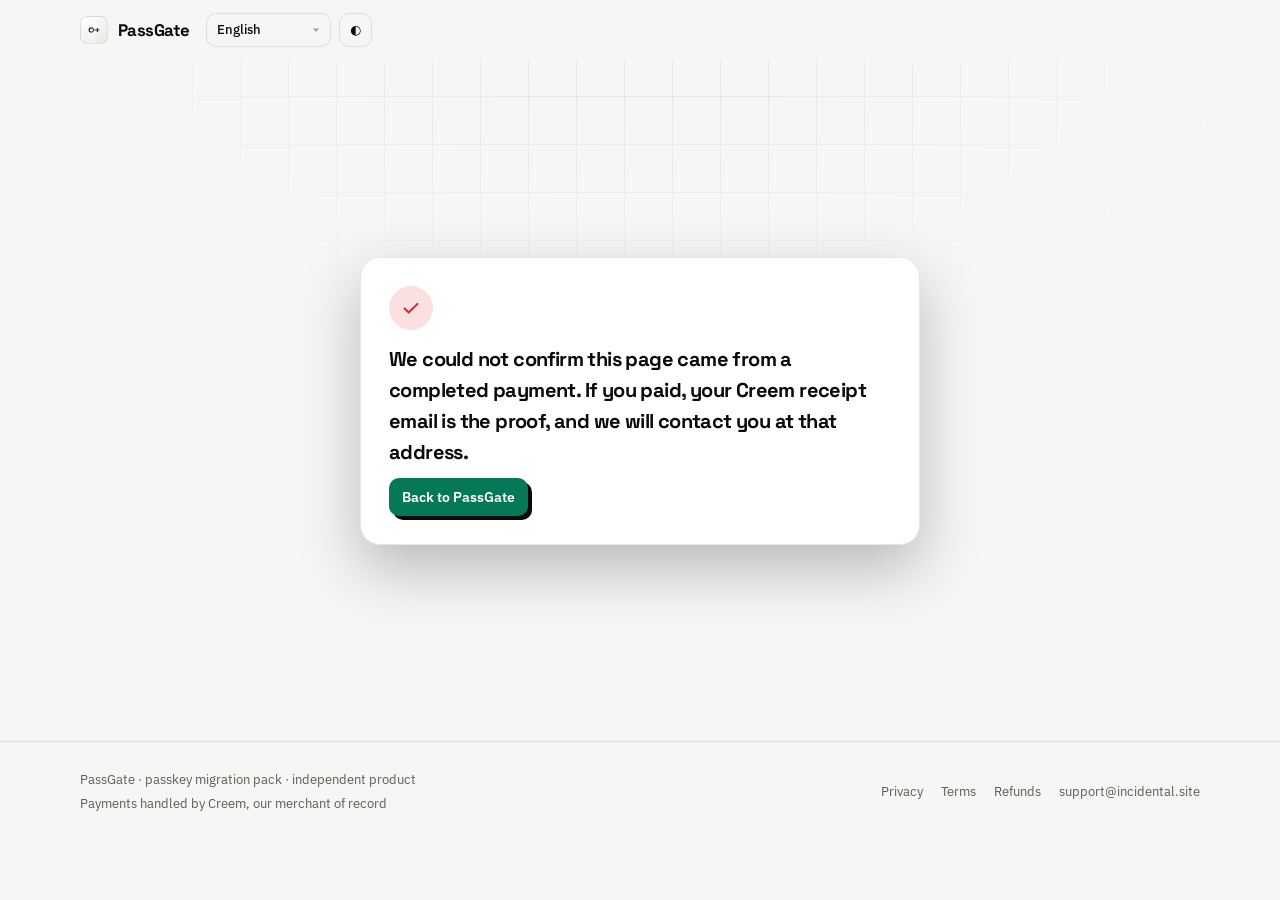
==== commit a027c9e6: "legal: /privacy /terms /refund in 10 locales (Creem MoR, 14-day template refund), legal footer + sup" ====
--- a/success.html
+++ b/success.html
@@ -56,8 +56,16 @@
 </main>
 <footer class="footer">
   <div class="wrap footer-inner">
-    <span data-i18n="footer.tag">PassGate · passkey migration pack · independent product</span>
-    <span data-i18n="live.footer">Payments handled by Creem, our merchant of record</span>
+    <div class="footer-meta">
+      <span data-i18n="footer.tag">PassGate · passkey migration pack · independent product</span>
+      <span data-i18n="live.footer">Payments handled by Creem, our merchant of record</span>
+    </div>
+    <nav class="footer-links" aria-label="Legal">
+      <a href="/privacy" data-i18n="footer.privacy">Privacy</a>
+      <a href="/terms" data-i18n="footer.terms">Terms</a>
+      <a href="/refund" data-i18n="footer.refund">Refunds</a>
+      <a href="mailto:support@incidental.site" data-evt="support_click">support@incidental.site</a>
+    </nav>
   </div>
 </footer>
 <script src="/app.js?v=__V__" defer></script>
--- a/styles.css
+++ b/styles.css
@@ -897,3 +897,23 @@
 html.i18n-wait body { visibility: hidden; }
 html[data-theme="light"] .mk-act { color: #b91c1c; }
 .demo-steps { display: grid; }
+
+/* legal pages (2026-10-16) */
+.legal { padding: 40px 0 72px; }
+.legal-doc { max-width: 46rem; }
+.legal-doc a.back { color: var(--muted); text-decoration: none; font-size: 13.5px; }
+.legal-doc a.back:hover { color: var(--ink); }
+.legal-doc h1 { font-family: var(--font-display); font-size: clamp(2rem, 4vw, 2.6rem); letter-spacing: -0.04em; margin: 14px 0 6px; }
+.legal-updated { color: var(--muted); font-size: 13px; margin: 0 0 18px; }
+.legal-lede { font-size: 1.06rem; margin: 0 0 8px; }
+.legal-doc section { padding-top: 26px; border-top: 1px solid var(--line); margin-top: 26px; }
+.legal-doc h2 { font-family: var(--font-display); font-size: 1.2rem; letter-spacing: -0.02em; margin: 0 0 10px; }
+.legal-doc p, .legal-doc li { color: var(--muted); line-height: 1.65; }
+.legal-doc p { margin: 0 0 12px; }
+.legal-doc ul { margin: 0 0 12px; padding-left: 1.2em; }
+.legal-doc li { margin-bottom: 6px; }
+.legal-doc section a:not(.btn) { color: var(--accent); }
+.footer-meta { display: flex; flex-direction: column; gap: 4px; }
+.footer-links { display: flex; flex-wrap: wrap; gap: 6px 18px; align-items: center; }
+.footer-links a { color: var(--muted); text-decoration: none; }
+.footer-links a:hover, .footer-links a:focus-visible { color: var(--ink); text-decoration: underline; }
